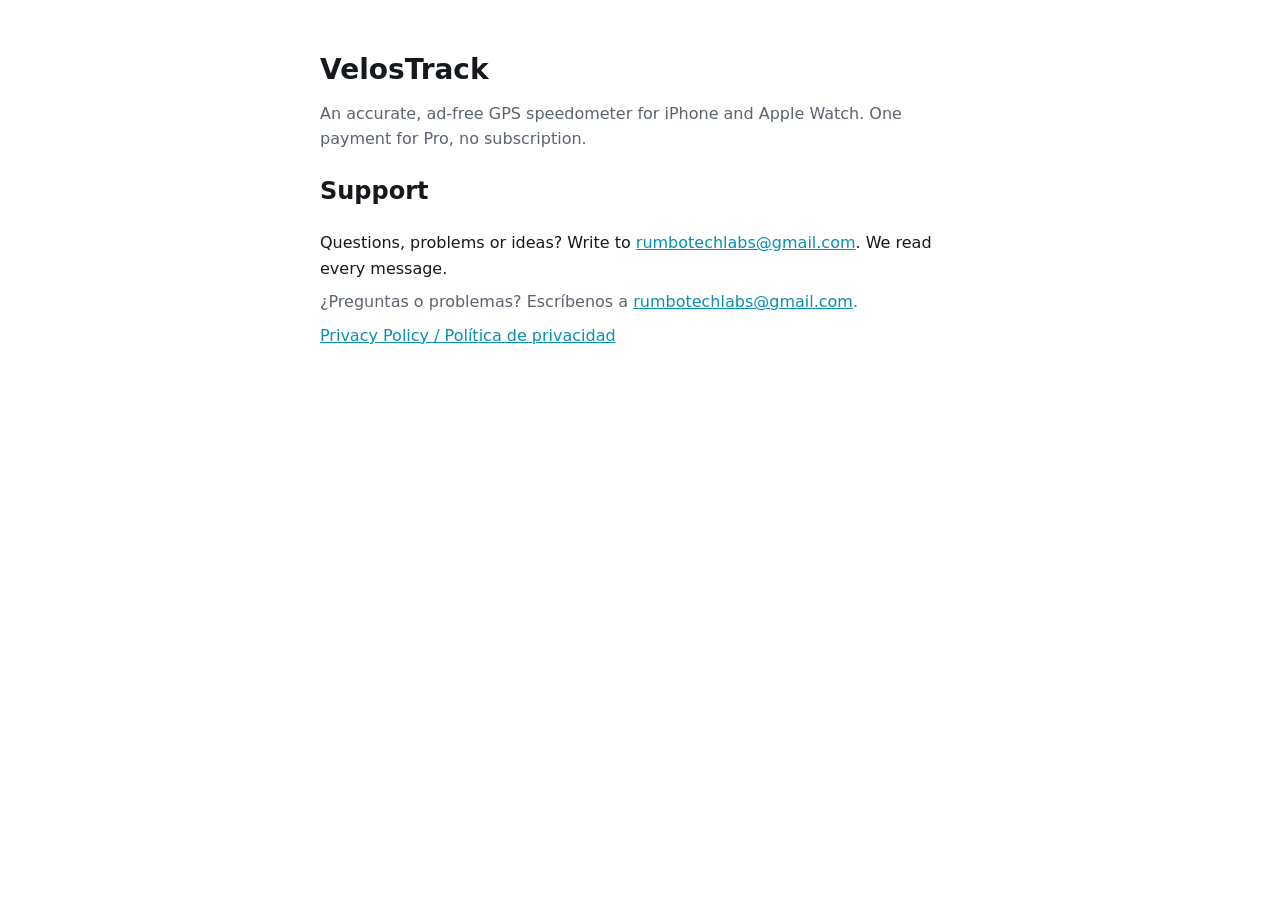
==== index.html @ 0cd406ee "VelosTrack support and privacy pages" ====
<!doctype html>
<html lang="en">
<head>
<meta charset="utf-8">
<meta name="viewport" content="width=device-width, initial-scale=1">
<title>VelosTrack: Support</title>
<style>
  :root { --bg:#ffffff; --ink:#15181c; --muted:#5b6470; --accent:#0a8fb0; }
  @media (prefers-color-scheme: dark) { :root { --bg:#0e1114; --ink:#eef1f4; --muted:#9aa4af; --accent:#3cc8e8; } }
  body { margin:0; background:var(--bg); color:var(--ink); font:16px/1.6 -apple-system, system-ui, "Segoe UI", sans-serif; }
  main { max-width:640px; margin:0 auto; padding:48px 20px; }
  h1 { font-size:28px; margin:0 0 8px; }
  p { margin:8px 0; }
  .muted { color:var(--muted); }
  a { color:var(--accent); }
</style>
</head>
<body>
<main>
  <h1>VelosTrack</h1>
  <p class="muted">An accurate, ad-free GPS speedometer for iPhone and Apple Watch. One payment for Pro, no subscription.</p>
  <h2>Support</h2>
  <p>Questions, problems or ideas? Write to <a href="mailto:rumbotechlabs@gmail.com">rumbotechlabs@gmail.com</a>. We read every message.</p>
  <p class="muted">¿Preguntas o problemas? Escríbenos a <a href="mailto:rumbotechlabs@gmail.com">rumbotechlabs@gmail.com</a>.</p>
  <p><a href="privacy.html">Privacy Policy / Política de privacidad</a></p>
</main>
</body>
</html>
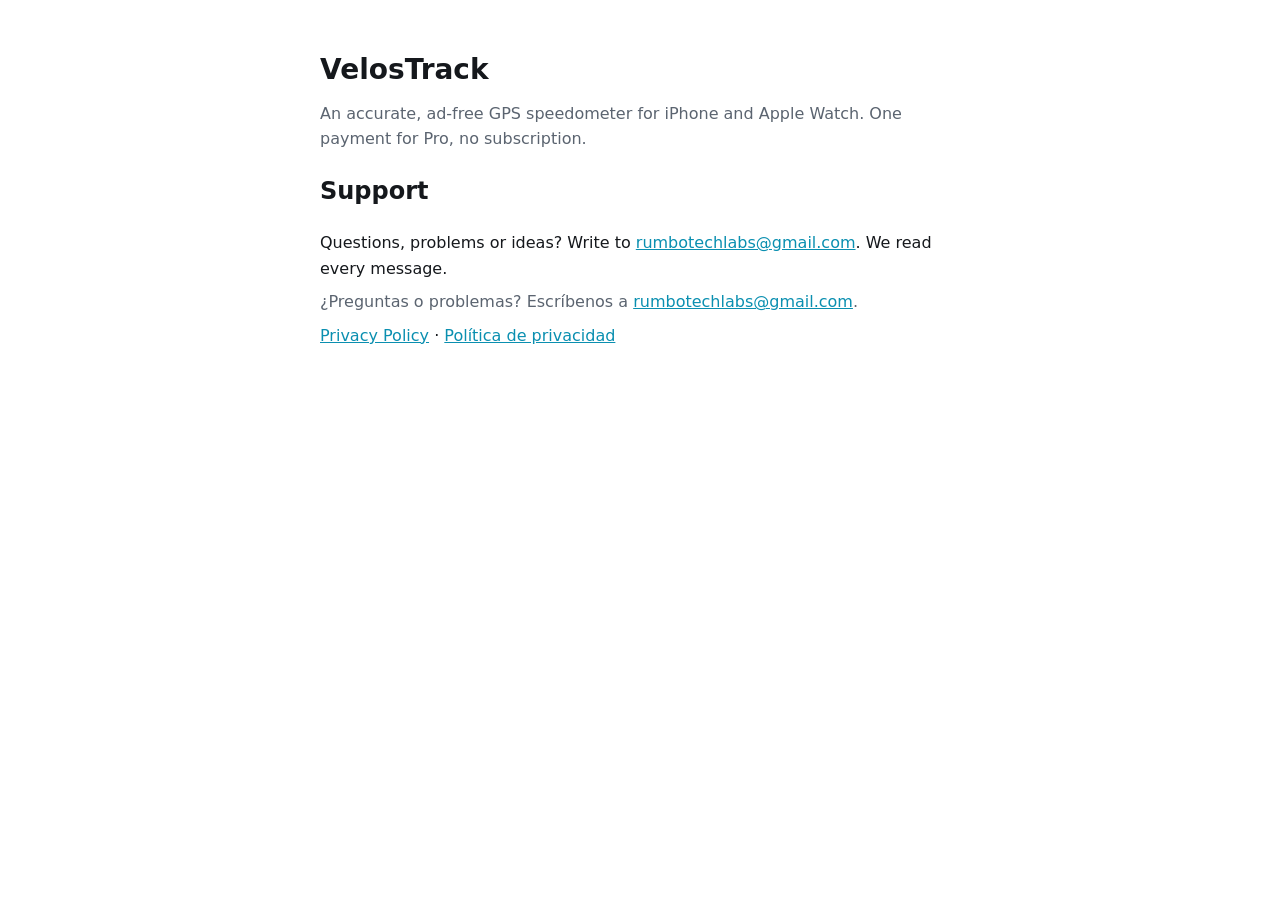
==== commit 2b891168: "Restyle the privacy policy in the app's colours, Spanish on its own page English stays at privacy.ht" ====
--- a/index.html
+++ b/index.html
@@ -22,7 +22,7 @@
   <h2>Support</h2>
   <p>Questions, problems or ideas? Write to <a href="mailto:rumbotechlabs@gmail.com">rumbotechlabs@gmail.com</a>. We read every message.</p>
   <p class="muted">¿Preguntas o problemas? Escríbenos a <a href="mailto:rumbotechlabs@gmail.com">rumbotechlabs@gmail.com</a>.</p>
-  <p><a href="privacy.html">Privacy Policy / Política de privacidad</a></p>
+  <p><a href="privacy.html">Privacy Policy</a> · <a href="privacy-es.html" lang="es">Política de privacidad</a></p>
 </main>
 </body>
 </html>
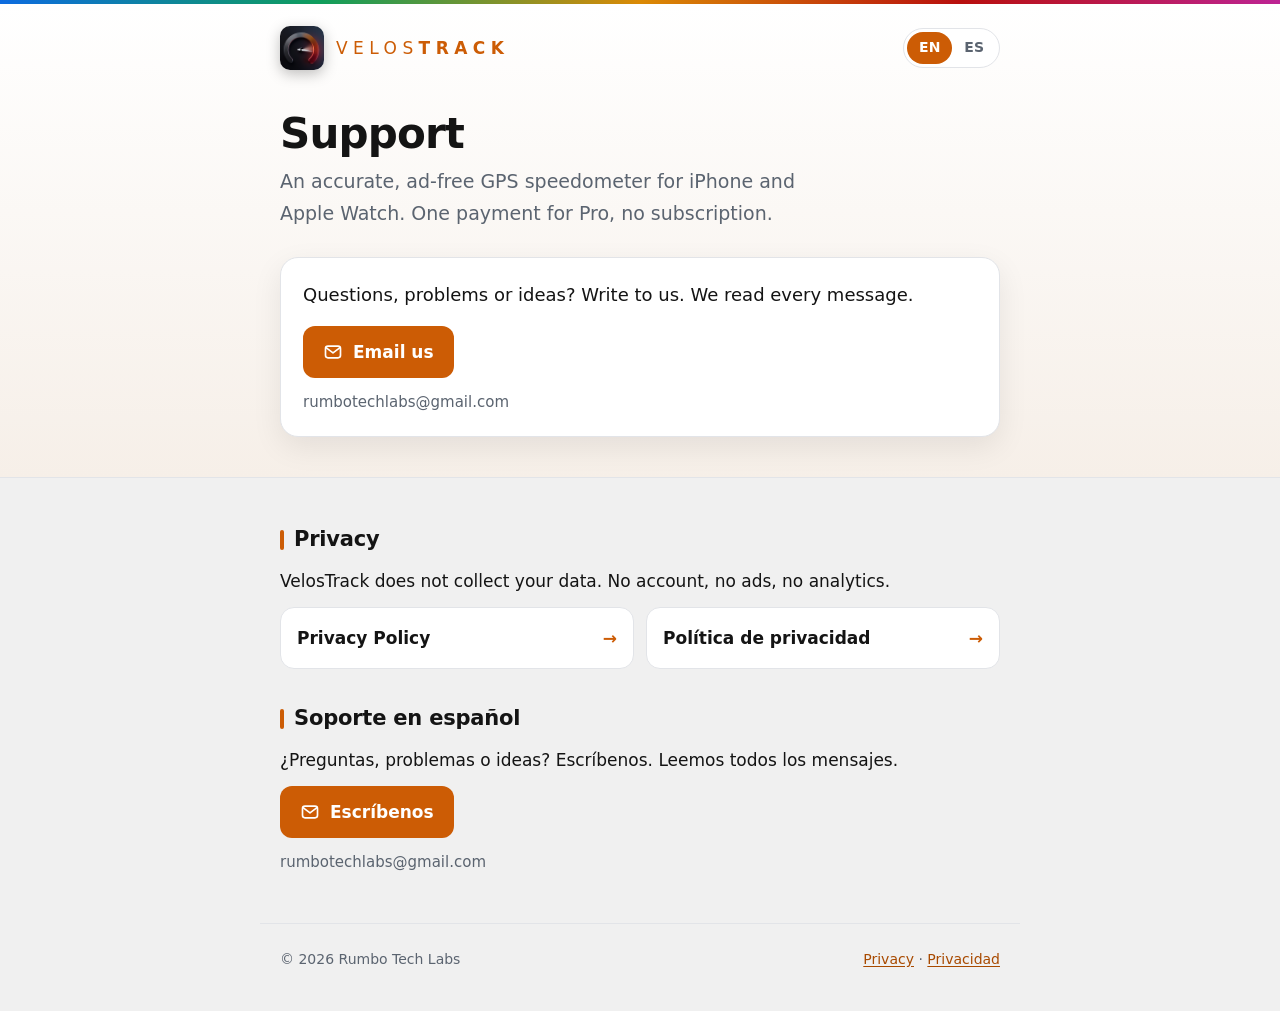
==== commit 88d5d909: "Restyle the support page to match the privacy pages The shared stylesheet is now site.css, used by a" ====
--- a/index.html
+++ b/index.html
@@ -3,26 +3,72 @@
 <head>
 <meta charset="utf-8">
 <meta name="viewport" content="width=device-width, initial-scale=1">
-<title>VelosTrack: Support</title>
-<style>
-  :root { --bg:#ffffff; --ink:#15181c; --muted:#5b6470; --accent:#0a8fb0; }
-  @media (prefers-color-scheme: dark) { :root { --bg:#0e1114; --ink:#eef1f4; --muted:#9aa4af; --accent:#3cc8e8; } }
-  body { margin:0; background:var(--bg); color:var(--ink); font:16px/1.6 -apple-system, system-ui, "Segoe UI", sans-serif; }
-  main { max-width:640px; margin:0 auto; padding:48px 20px; }
-  h1 { font-size:28px; margin:0 0 8px; }
-  p { margin:8px 0; }
-  .muted { color:var(--muted); }
-  a { color:var(--accent); }
-</style>
+<title>VelosTrack Support</title>
+<meta name="description" content="An accurate, ad-free GPS speedometer for iPhone and Apple Watch. Questions or problems? Write to us.">
+<meta name="theme-color" content="#f0f0f0" media="(prefers-color-scheme: light)">
+<meta name="theme-color" content="#233246" media="(prefers-color-scheme: dark)">
+<link rel="icon" href="icon.png">
+<link rel="apple-touch-icon" href="icon.png">
+<link rel="stylesheet" href="site.css">
 </head>
 <body>
+<div class="speedbar"></div>
+
+<header class="hero">
+  <div class="hero-inner">
+    <div class="topbar">
+      <a class="brand" href="index.html">
+        <img src="icon.png" alt="">
+        <span class="wordmark"><span class="velos">VELOS</span><span class="track">TRACK</span></span>
+      </a>
+      <nav class="lang" aria-label="Language">
+        <span aria-current="page">EN</span>
+        <a href="#es" hreflang="es" lang="es">ES</a>
+      </nav>
+    </div>
+
+    <h1>Support</h1>
+    <p class="tagline">An accurate, ad-free GPS speedometer for iPhone and Apple Watch. One payment for Pro, no subscription.</p>
+
+    <div class="contact">
+      <p>Questions, problems or ideas? Write to us. We read every message.</p>
+      <a class="button" href="mailto:rumbotechlabs@gmail.com">
+        <svg width="20" height="20" viewBox="0 0 24 24" fill="none" stroke="currentColor" stroke-width="2" stroke-linecap="round" stroke-linejoin="round" aria-hidden="true"><rect x="3" y="5" width="18" height="14" rx="3"/><path d="M4 7l8 6 8-6"/></svg>
+        Email us
+      </a>
+      <span class="address">rumbotechlabs@gmail.com</span>
+    </div>
+  </div>
+</header>
+
 <main>
-  <h1>VelosTrack</h1>
-  <p class="muted">An accurate, ad-free GPS speedometer for iPhone and Apple Watch. One payment for Pro, no subscription.</p>
-  <h2>Support</h2>
-  <p>Questions, problems or ideas? Write to <a href="mailto:rumbotechlabs@gmail.com">rumbotechlabs@gmail.com</a>. We read every message.</p>
-  <p class="muted">¿Preguntas o problemas? Escríbenos a <a href="mailto:rumbotechlabs@gmail.com">rumbotechlabs@gmail.com</a>.</p>
-  <p><a href="privacy.html">Privacy Policy</a> · <a href="privacy-es.html" lang="es">Política de privacidad</a></p>
+
+<section>
+  <h2>Privacy</h2>
+  <p>VelosTrack does not collect your data. No account, no ads, no analytics.</p>
+  <ul class="links">
+    <li><a href="privacy.html">Privacy Policy <span aria-hidden="true">→</span></a></li>
+    <li><a href="privacy-es.html" lang="es">Política de privacidad <span aria-hidden="true">→</span></a></li>
+  </ul>
+</section>
+
+<section id="es" lang="es">
+  <h2>Soporte en español</h2>
+  <p>¿Preguntas, problemas o ideas? Escríbenos. Leemos todos los mensajes.</p>
+  <a class="button" href="mailto:rumbotechlabs@gmail.com">
+    <svg width="20" height="20" viewBox="0 0 24 24" fill="none" stroke="currentColor" stroke-width="2" stroke-linecap="round" stroke-linejoin="round" aria-hidden="true"><rect x="3" y="5" width="18" height="14" rx="3"/><path d="M4 7l8 6 8-6"/></svg>
+    Escríbenos
+  </a>
+  <span class="address">rumbotechlabs@gmail.com</span>
+</section>
+
 </main>
+
+<footer>
+  <div class="row">
+    <span>© 2026 Rumbo Tech Labs</span>
+    <span><a href="privacy.html">Privacy</a> · <a href="privacy-es.html" lang="es">Privacidad</a></span>
+  </div>
+</footer>
 </body>
 </html>
--- a/site.css
+++ b/site.css
@@ -0,0 +1,149 @@
+/* VelosTrack website. Colours come from design/VelosTrack_Brand_Sheet in the app repo. */
+:root {
+  color-scheme: light dark;
+  --bg: #f0f0f0;
+  --surface: #ffffff;
+  --ink: #141414;
+  --muted: #5b6470;
+  --line: #e2e4e8;
+  --brand: #cc5c05;         /* Brand orange (light bg) */
+  --link: #a84a00;          /* Darker orange so link text passes WCAG AA on white */
+  --hero-from: #ffffff;
+  --hero-to: #f6efe8;
+  --chip: #fff4ea;
+  --ok: #0f9e5c;            /* Town green (light UI) */
+  --speed: linear-gradient(90deg, #0d6be0, #0f9e5c, #db8a05, #b80f0d, #bd2494);
+}
+@media (prefers-color-scheme: dark) {
+  :root {
+    --bg: #0f1116;
+    --surface: #181a1f;     /* Midnight */
+    --ink: #eef1f4;
+    --muted: #9aa4af;
+    --line: #262b33;
+    --brand: #ff8529;       /* Brand orange (dark bg) */
+    --link: #ff9a4d;
+    --hero-from: #233246;   /* Navy, as in the banner */
+    --hero-to: #181a1f;
+    --chip: #2a2118;
+    --ok: #4de699;
+    --speed: linear-gradient(90deg, #3899ff, #4de699, #ffbd38, #ff3d38, #ffb8ff);
+  }
+}
+
+* { box-sizing: border-box; }
+html { scroll-behavior: smooth; }
+body {
+  margin: 0;
+  background: var(--bg);
+  color: var(--ink);
+  font: 17px/1.65 -apple-system, BlinkMacSystemFont, "SF Pro Text", system-ui, "Segoe UI", Roboto, sans-serif;
+  -webkit-font-smoothing: antialiased;
+}
+a { color: var(--link); text-underline-offset: 2px; }
+a:hover { text-decoration-thickness: 2px; }
+
+.speedbar { height: 4px; background: var(--speed); }
+
+/* Header */
+.hero {
+  background: linear-gradient(180deg, var(--hero-from), var(--hero-to));
+  border-bottom: 1px solid var(--line);
+}
+.hero-inner, main, footer { max-width: 760px; margin: 0 auto; padding-left: 20px; padding-right: 20px; }
+.hero-inner { padding-top: 22px; padding-bottom: 40px; }
+.topbar { display: flex; align-items: center; justify-content: space-between; gap: 12px; }
+.brand { display: flex; align-items: center; gap: 12px; text-decoration: none; color: var(--ink); }
+.brand img { width: 44px; height: 44px; border-radius: 10px; box-shadow: 0 4px 14px rgba(0,0,0,.25); }
+.wordmark { font-size: 17px; letter-spacing: .32em; white-space: nowrap; }
+.wordmark .velos { font-weight: 300; color: var(--brand); }
+.wordmark .track { font-weight: 800; color: var(--brand); }
+
+.lang {
+  display: inline-flex; border: 1px solid var(--line); border-radius: 999px;
+  background: var(--surface); padding: 3px; font-size: 14px; font-weight: 600;
+}
+.lang a, .lang span { padding: 4px 12px; border-radius: 999px; text-decoration: none; color: var(--muted); }
+.lang span { background: var(--brand); color: #fff; }
+@media (prefers-color-scheme: dark) { .lang span { color: #181a1f; } }
+
+h1 { font-size: clamp(30px, 7vw, 42px); line-height: 1.15; letter-spacing: -.02em; margin: 40px 0 8px; }
+.updated { color: var(--muted); font-size: 15px; margin: 0; }
+
+/* Summary card */
+.summary {
+  margin-top: 28px; background: var(--surface); border: 1px solid var(--line);
+  border-radius: 18px; padding: 22px 22px 18px; box-shadow: 0 10px 30px rgba(0,0,0,.08);
+}
+.summary p { margin: 0 0 16px; font-size: 18px; }
+.summary strong { color: var(--brand); }
+.facts { display: grid; grid-template-columns: repeat(auto-fit, minmax(150px, 1fr)); gap: 8px; list-style: none; margin: 0; padding: 0; }
+.facts li {
+  display: flex; align-items: center; gap: 8px; font-size: 15px; font-weight: 600;
+  background: var(--chip); border-radius: 10px; padding: 8px 12px;
+}
+.facts svg { flex: none; color: var(--ok); }
+
+/* Body */
+main { padding-top: 12px; padding-bottom: 48px; }
+section { padding-top: 32px; }
+h2 {
+  font-size: 21px; letter-spacing: -.01em; margin: 0 0 10px;
+  display: flex; align-items: center; gap: 10px;
+}
+h2::before { content: ""; width: 4px; height: 20px; border-radius: 2px; background: var(--brand); flex: none; }
+p { margin: 0 0 12px; }
+ul.plain { padding-left: 20px; margin: 0; }
+ul.plain li { margin-bottom: 6px; }
+ul.plain li::marker { color: var(--brand); }
+
+.uses { display: grid; grid-template-columns: repeat(auto-fit, minmax(300px, 1fr)); gap: 12px; list-style: none; padding: 0; margin: 4px 0 0; }
+.uses li {
+  background: var(--surface); border: 1px solid var(--line); border-radius: 14px;
+  padding: 16px 16px 14px; font-size: 16px;
+}
+.uses .label { display: flex; align-items: center; gap: 10px; font-weight: 700; margin-bottom: 4px; }
+.uses .ico {
+  width: 32px; height: 32px; border-radius: 9px; display: grid; place-items: center;
+  background: var(--chip); color: var(--brand); flex: none;
+}
+
+.callout {
+  background: var(--surface); border: 1px solid var(--line); border-left: 4px solid var(--ok);
+  border-radius: 12px; padding: 14px 16px;
+}
+.callout strong { color: var(--ok); }
+
+/* Footer */
+footer { border-top: 1px solid var(--line); padding-top: 24px; padding-bottom: 40px; color: var(--muted); font-size: 14px; }
+footer .row { display: flex; flex-wrap: wrap; gap: 6px 18px; justify-content: space-between; }
+
+@media (max-width: 420px) {
+  .wordmark { font-size: 14px; letter-spacing: .24em; }
+  .brand img { width: 38px; height: 38px; }
+  .uses { grid-template-columns: 1fr; }
+}
+
+/* Support page */
+.tagline { font-size: 19px; color: var(--muted); margin: 0; max-width: 560px; }
+.contact {
+  margin-top: 28px; background: var(--surface); border: 1px solid var(--line);
+  border-radius: 18px; padding: 22px; box-shadow: 0 10px 30px rgba(0,0,0,.08);
+}
+.contact p { margin: 0 0 16px; font-size: 18px; }
+.button {
+  display: inline-flex; align-items: center; gap: 10px; text-decoration: none;
+  background: var(--brand); color: #fff; font-weight: 700; font-size: 17px;
+  padding: 12px 20px; border-radius: 12px;
+}
+.button:hover { filter: brightness(1.08); }
+@media (prefers-color-scheme: dark) { .button { color: #181a1f; } }
+.address { display: block; margin-top: 12px; font-size: 15px; color: var(--muted); overflow-wrap: anywhere; }
+.links { display: grid; grid-template-columns: repeat(auto-fit, minmax(220px, 1fr)); gap: 12px; list-style: none; padding: 0; margin: 4px 0 0; }
+.links a {
+  display: flex; align-items: center; justify-content: space-between; gap: 12px;
+  background: var(--surface); border: 1px solid var(--line); border-radius: 14px;
+  padding: 16px; color: var(--ink); text-decoration: none; font-weight: 600;
+}
+.links a:hover { border-color: var(--brand); }
+.links a span { color: var(--brand); }
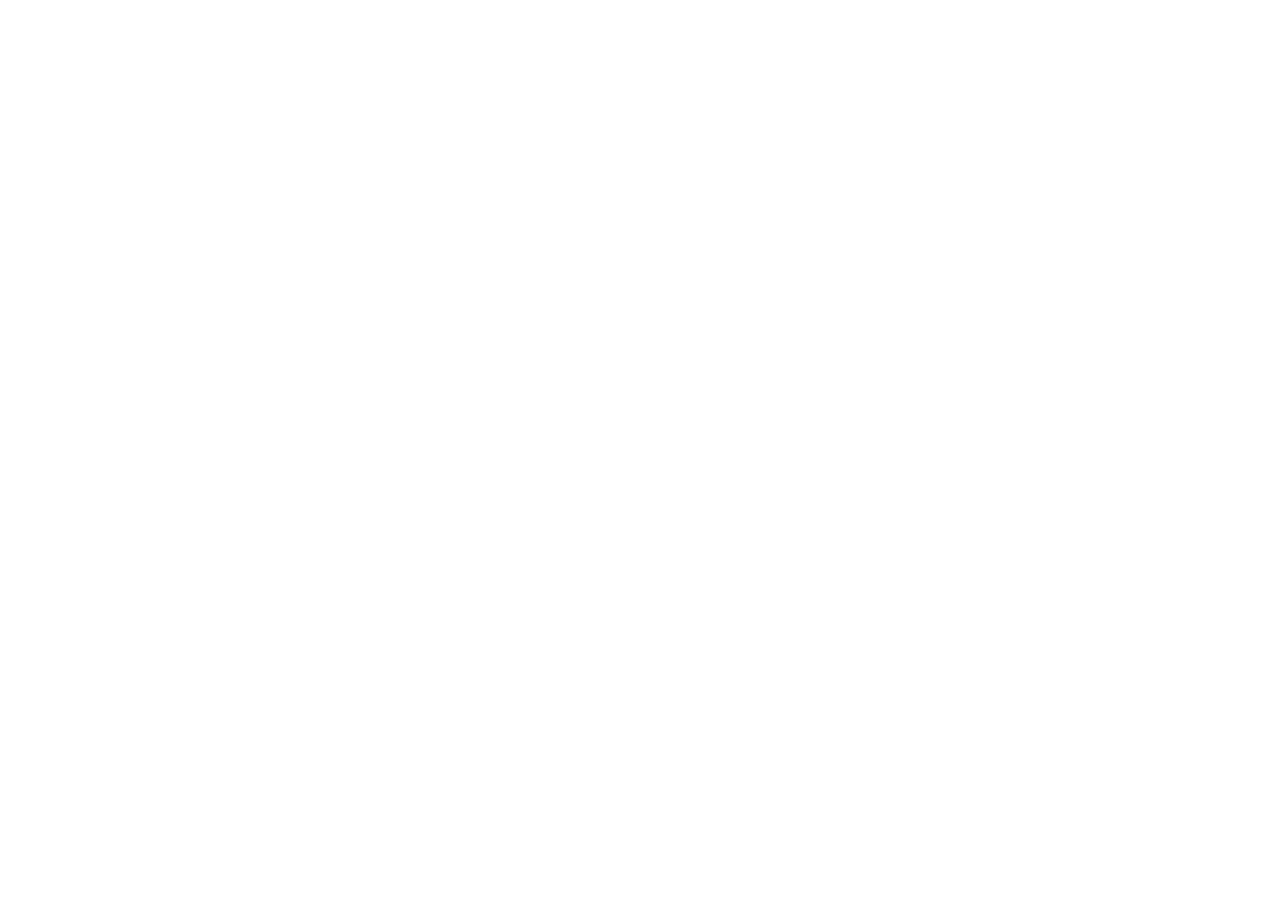
==== commit 7f7610e9: "Forward every page to the site's new home on rumbotechlabs-oficial The app links here from inside 1." ====
--- a/index.html
+++ b/index.html
@@ -1,74 +1,15 @@
 <!doctype html>
-<html lang="en">
+<html>
 <head>
 <meta charset="utf-8">
 <meta name="viewport" content="width=device-width, initial-scale=1">
-<title>VelosTrack Support</title>
-<meta name="description" content="An accurate, ad-free GPS speedometer for iPhone and Apple Watch. Questions or problems? Write to us.">
-<meta name="theme-color" content="#f0f0f0" media="(prefers-color-scheme: light)">
-<meta name="theme-color" content="#233246" media="(prefers-color-scheme: dark)">
-<link rel="icon" href="icon.png">
-<link rel="apple-touch-icon" href="icon.png">
-<link rel="stylesheet" href="site.css">
+<title>VelosTrack</title>
+<link rel="canonical" href="https://rumbotechlabs-oficial.github.io/velostrack-website/">
+<meta name="robots" content="noindex">
+<meta http-equiv="refresh" content="0; url=https://rumbotechlabs-oficial.github.io/velostrack-website/">
+<script>location.replace("https://rumbotechlabs-oficial.github.io/velostrack-website/" + location.hash);</script>
 </head>
 <body>
-<div class="speedbar"></div>
-
-<header class="hero">
-  <div class="hero-inner">
-    <div class="topbar">
-      <a class="brand" href="index.html">
-        <img src="icon.png" alt="">
-        <span class="wordmark"><span class="velos">VELOS</span><span class="track">TRACK</span></span>
-      </a>
-      <nav class="lang" aria-label="Language">
-        <span aria-current="page">EN</span>
-        <a href="#es" hreflang="es" lang="es">ES</a>
-      </nav>
-    </div>
-
-    <h1>Support</h1>
-    <p class="tagline">An accurate, ad-free GPS speedometer for iPhone and Apple Watch. One payment for Pro, no subscription.</p>
-
-    <div class="contact">
-      <p>Questions, problems or ideas? Write to us. We read every message.</p>
-      <a class="button" href="mailto:rumbotechlabs@gmail.com">
-        <svg width="20" height="20" viewBox="0 0 24 24" fill="none" stroke="currentColor" stroke-width="2" stroke-linecap="round" stroke-linejoin="round" aria-hidden="true"><rect x="3" y="5" width="18" height="14" rx="3"/><path d="M4 7l8 6 8-6"/></svg>
-        Email us
-      </a>
-      <span class="address">rumbotechlabs@gmail.com</span>
-    </div>
-  </div>
-</header>
-
-<main>
-
-<section>
-  <h2>Privacy</h2>
-  <p>VelosTrack does not collect your data. No account, no ads, no analytics.</p>
-  <ul class="links">
-    <li><a href="privacy.html">Privacy Policy <span aria-hidden="true">→</span></a></li>
-    <li><a href="privacy-es.html" lang="es">Política de privacidad <span aria-hidden="true">→</span></a></li>
-  </ul>
-</section>
-
-<section id="es" lang="es">
-  <h2>Soporte en español</h2>
-  <p>¿Preguntas, problemas o ideas? Escríbenos. Leemos todos los mensajes.</p>
-  <a class="button" href="mailto:rumbotechlabs@gmail.com">
-    <svg width="20" height="20" viewBox="0 0 24 24" fill="none" stroke="currentColor" stroke-width="2" stroke-linecap="round" stroke-linejoin="round" aria-hidden="true"><rect x="3" y="5" width="18" height="14" rx="3"/><path d="M4 7l8 6 8-6"/></svg>
-    Escríbenos
-  </a>
-  <span class="address">rumbotechlabs@gmail.com</span>
-</section>
-
-</main>
-
-<footer>
-  <div class="row">
-    <span>© 2026 Rumbo Tech Labs</span>
-    <span><a href="privacy.html">Privacy</a> · <a href="privacy-es.html" lang="es">Privacidad</a></span>
-  </div>
-</footer>
+<p>This page has moved to <a href="https://rumbotechlabs-oficial.github.io/velostrack-website/">https://rumbotechlabs-oficial.github.io/velostrack-website/</a></p>
 </body>
 </html>
